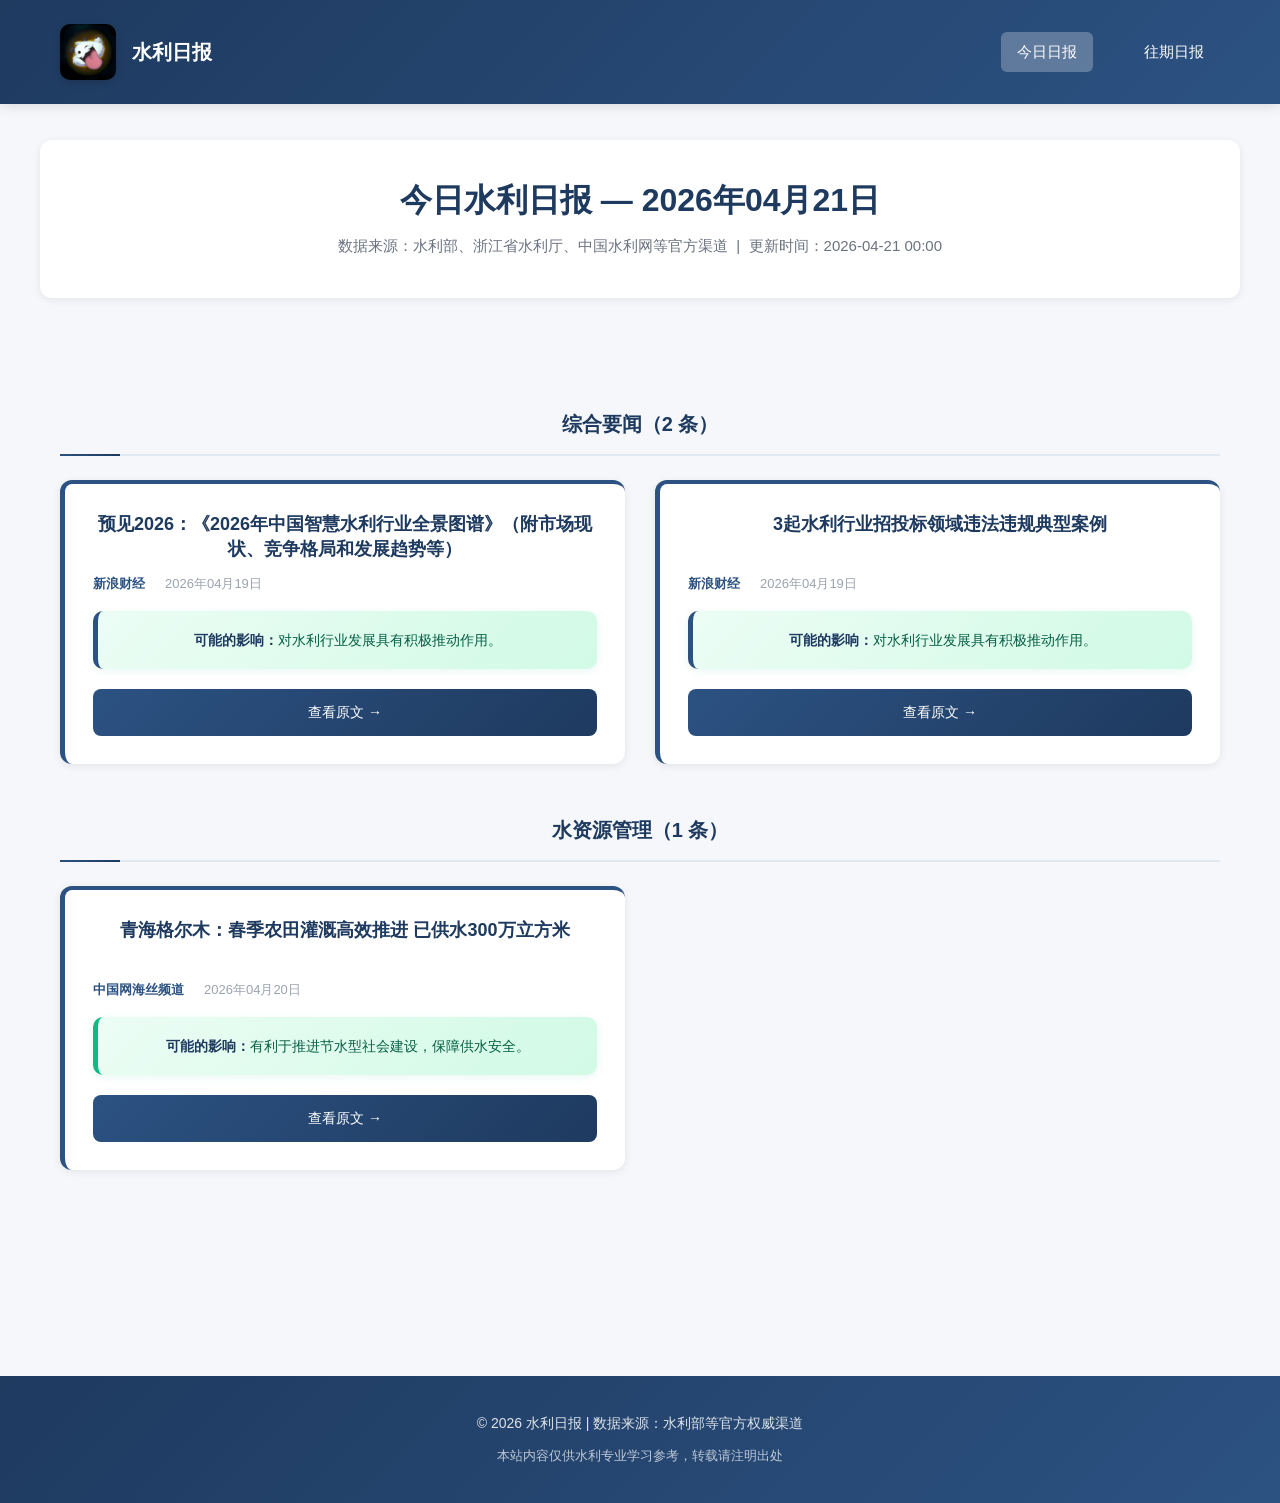
==== index.html @ 1c40036b "📰 2026年04月21日 水利日报自动更新" ====
<!DOCTYPE html>
<html lang="zh-CN">
<head>
    <meta charset="UTF-8">
    <meta name="viewport" content="width=device-width, initial-scale=1.0">
    <meta name="description" content="水利日报 - 每日自动更新的水利行业权威资讯">
    <meta name="keywords" content="水利,水利部,浙江省水利厅,水利新闻,防汛抗旱">
    <title>水利日报 — 2026年04月21日</title>
    <link rel="stylesheet" href="css/style.css">
</head>
<body>
    <header class="header">
        <div class="container header-content">
            <div class="logo">
                <img src="魄罗.jpg" alt="水利日报 Logo" class="logo-icon">
                <div class="logo-text">
                    <span class="logo-title">水利日报</span>
                </div>
            </div>
            <nav class="nav-menu">
                <a href="index.html" class="active">今日日报</a>
                <a href="archive.html">往期日报</a>
            </nav>
        </div>
    </header>

    <main class="container main-content">
        <div class="page-header">
            <h1 class="page-title" id="report-title">水利日报</h1>
            <p class="page-subtitle">
                数据来源：水利部、浙江省水利厅、中国水利网等官方渠道
                &nbsp;|&nbsp; 更新时间：<span id="update-time">加载中...</span>
            </p>
        </div>

        <div id="news-container" class="loading">
            <div class="loading-spinner"></div>
            <p>正在加载新闻数据...</p>
        </div>
    </main>

    <footer class="footer">
        <div class="container footer-content">
            <p class="footer-text">© 2026 水利日报 | 数据来源：水利部等官方权威渠道</p>
            <p class="footer-text">本站内容仅供水利专业学习参考，转载请注明出处</p>
        </div>
    </footer>

    <script src="js/app.js"></script>
</body>
</html>
---- css/style.css ----
/* 水利日报 - 通用样式 */
* {
    margin: 0;
    padding: 0;
    box-sizing: border-box;
}

body {
    font-family: 'Helvetica Neue', Helvetica, Arial, sans-serif;
    background-color: #f5f7fa;
    line-height: 1.6;
    color: #333;
}

.container {
    max-width: 1200px;
    margin: 0 auto;
    padding: 0 20px;
}

/* 顶部导航 */
.header {
    background: linear-gradient(135deg, #1e3a5f 0%, #2c5282 100%);
    color: white;
    padding: 24px 0;
    box-shadow: 0 2px 12px rgba(0, 0, 0, 0.12);
    position: sticky;
    top: 0;
    z-index: 1000;
}

.header-content {
    display: flex;
    justify-content: space-between;
    align-items: center;
}

.logo {
    font-size: 22px;
    font-weight: 700;
    display: flex;
    align-items: center;
    gap: 16px;
}

.logo-icon {
    width: 56px;
    height: 56px;
    object-fit: cover;
    border-radius: 10px;
    box-shadow: 0 2px 8px rgba(0, 0, 0, 0.15);
}

.logo-text {
    display: flex;
    flex-direction: column;
}

.logo-title {
    font-size: 20px;
    font-weight: 700;
    line-height: 1.2;
}

.nav-menu {
    display: flex;
    gap: 35px;
}

.nav-menu a {
    color: white;
    text-decoration: none;
    font-size: 15px;
    font-weight: 500;
    padding: 8px 16px;
    border-radius: 6px;
    transition: all 0.3s;
}

.nav-menu a:hover {
    background: rgba(255, 255, 255, 0.15);
    transform: translateY(-1px);
}

.nav-menu a.active {
    background: rgba(255, 255, 255, 0.25);
}

/* 主要内容区域 */
.main-content {
    padding: 36px 0;
}

.page-header {
    text-align: center;
    margin-bottom: 50px;
    padding: 40px 30px;
    background: white;
    border-radius: 12px;
    box-shadow: 0 2px 8px rgba(0, 0, 0, 0.08);
}

.page-title {
    font-size: 32px;
    color: #1e3a5f;
    margin-bottom: 12px;
    font-weight: 700;
    line-height: 1.3;
}

.page-subtitle {
    color: #6b7280;
    font-size: 15px;
    font-weight: 400;
}

/* 新闻网格布局 */
.news-grid {
    display: grid;
    grid-template-columns: repeat(2, 1fr);
    gap: 30px;
    margin-bottom: 50px;
}

@media (max-width: 768px) {
    .news-grid {
        grid-template-columns: 1fr;
        gap: 20px;
    }
}

/* 分类区块 */
.category-section {
    margin-bottom: 40px;
}

.category-section:last-child {
    margin-bottom: 0;
}

.category-title {
    font-size: 20px;
    font-weight: 700;
    color: #1e3a5f;
    margin-bottom: 20px;
    padding-bottom: 12px;
    border-bottom: 2px solid #e2e8f0;
    position: relative;
}

.category-title::before {
    content: '';
    position: absolute;
    bottom: -2px;
    left: 0;
    width: 60px;
    height: 2px;
    background: linear-gradient(135deg, #2c5282 0%, #1e3a5f 100%);
}

/* 新闻卡片 */
.news-card {
    background: white;
    border-radius: 12px;
    padding: 28px;
    box-shadow: 0 2px 8px rgba(0, 0, 0, 0.08);
    transition: transform 0.3s, box-shadow 0.3s;
    border-left: 5px solid #2c5282;
    border-top: 4px solid #2c5282;
    display: flex;
    flex-direction: column;
    height: 100%;
}

.news-card:hover {
    transform: translateY(-4px);
    box-shadow: 0 8px 24px rgba(0, 0, 0, 0.12);
}

.news-card h3 {
    font-size: 18px;
    color: #1e3a5f;
    margin-bottom: 12px;
    font-weight: 700;
    line-height: 1.4;
    min-height: 50.4px;
}

.news-meta {
    font-size: 13px;
    color: #6b7280;
    margin-bottom: 16px;
    display: flex;
    flex-wrap: wrap;
    gap: 20px;
}

.news-source {
    color: #2c5282;
    font-weight: 600;
}

.news-date {
    color: #9ca3af;
}

.news-content {
    font-size: 15px;
    color: #374151;
    margin-bottom: 20px;
    line-height: 1.6;
    letter-spacing: 0.5px;
    flex-grow: 1;
}

.news-content p {
    margin-bottom: 8px;
    line-height: 1.6;
}

.news-impact {
    background: linear-gradient(135deg, #ecfdf5 0%, #d1fae5 100%);
    padding: 18px 22px;
    border-radius: 10px;
    font-size: 14px;
    color: #065f46;
    border-left: 5px solid #10b981;
    margin-bottom: 20px;
    box-shadow: 0 2px 8px rgba(16, 185, 129, 0.1);
}

.news-impact strong {
    color: #1e3a5f;
    font-weight: 600;
}

.news-link {
    display: inline-block;
    margin-top: auto;
    padding: 12px 28px;
    background: linear-gradient(135deg, #2c5282 0%, #1e3a5f 100%);
    color: white;
    text-decoration: none;
    border-radius: 8px;
    font-size: 14px;
    font-weight: 500;
    transition: transform 0.2s, box-shadow 0.2s;
    text-align: center;
}

.news-link:hover {
    transform: translateY(-2px);
    box-shadow: 0 4px 12px rgba(44, 82, 130, 0.3);
}

/* 分类标签（保留兼容性） */
.category-tags {
    display: flex;
    gap: 10px;
    flex-wrap: wrap;
    margin-bottom: 20px;
}

.category-tag {
    padding: 8px 16px;
    background: linear-gradient(135deg, #e7f5ff 0%, #dbeafe 100%);
    color: #2c5282;
    border-radius: 20px;
    font-size: 13px;
    font-weight: 600;
    transition: transform 0.2s;
}

.category-tag:hover {
    transform: translateY(-2px);
}

/* 历史记录页面 */
.archive-list {
    background: white;
    border-radius: 12px;
    box-shadow: 0 2px 8px rgba(0, 0, 0, 0.08);
    overflow: hidden;
}

.archive-header {
    padding: 30px 40px;
    background: linear-gradient(135deg, #f8fafc 0%, #f1f5f9 100%);
    border-bottom: 1px solid #e2e8f0;
}

.archive-header h3 {
    font-size: 24px;
    color: #1e3a5f;
    margin-bottom: 8px;
    font-weight: 700;
}

.archive-header p {
    font-size: 14px;
    color: #6b7280;
}

.archive-item {
    display: flex;
    justify-content: space-between;
    align-items: center;
    padding: 24px 40px;
    border-bottom: 1px solid #f1f5f9;
    transition: background 0.3s;
}

.archive-item:hover {
    background: #f8fafc;
}

.archive-item:last-child {
    border-bottom: none;
}

.archive-info {
    flex: 1;
    padding-right: 20px;
}

.archive-title {
    font-size: 16px;
    color: #1e3a5f;
    font-weight: 600;
    margin-bottom: 8px;
    line-height: 1.4;
    display: -webkit-box;
    -webkit-line-clamp: 2;
    -webkit-box-orient: vertical;
    overflow: hidden;
}

.archive-meta {
    font-size: 13px;
    color: #9ca3af;
}

.archive-link {
    color: #2c5282;
    text-decoration: none;
    padding: 10px 20px;
    background: linear-gradient(135deg, #2c5282 0%, #1e3a5f 100%);
    color: white;
    border-radius: 8px;
    font-size: 14px;
    font-weight: 500;
    transition: transform 0.2s, box-shadow 0.2s;
    white-space: nowrap;
}

.archive-link:hover {
    transform: translateY(-2px);
    box-shadow: 0 4px 12px rgba(44, 82, 130, 0.3);
}

/* 分页 */
.pagination {
    display: flex;
    justify-content: center;
    gap: 12px;
    margin-top: 50px;
    padding-bottom: 20px;
}

.pagination button {
    padding: 10px 20px;
    background: white;
    border: 2px solid #e2e8f0;
    border-radius: 8px;
    cursor: pointer;
    font-size: 14px;
    font-weight: 500;
    color: #4b5563;
    transition: all 0.3s;
}

.pagination button:hover {
    background: linear-gradient(135deg, #2c5282 0%, #1e3a5f 100%);
    color: white;
    border-color: #1e3a5f;
    transform: translateY(-2px);
    box-shadow: 0 4px 12px rgba(44, 82, 130, 0.2);
}

.pagination button.active {
    background: linear-gradient(135deg, #2c5282 0%, #1e3a5f 100%);
    color: white;
    border-color: #1e3a5f;
    transform: translateY(-2px);
    box-shadow: 0 4px 12px rgba(44, 82, 130, 0.2);
}

/* 页脚 */
.footer {
    background: linear-gradient(135deg, #1e3a5f 0%, #2c5282 100%);
    color: white;
    padding: 36px 0;
    margin-top: 60px;
}

.footer-content {
    text-align: center;
}

.footer-text {
    font-size: 14px;
    opacity: 0.85;
    line-height: 1.6;
}

.footer-text:last-child {
    margin-top: 12px;
    opacity: 0.7;
    font-size: 13px;
}

/* 分类样式 */
.category-section h4 {
    font-size: 20px;
    font-weight: 700;
    color: #1e3a5f;
    margin-bottom: 24px;
    padding-bottom: 14px;
    border-bottom: 2px solid #e2e8f0;
    position: relative;
}

.category-section h4::before {
    content: '';
    position: absolute;
    bottom: -2px;
    left: 0;
    width: 60px;
    height: 2px;
    background: linear-gradient(135deg, #2c5282 0%, #1e3a5f 100%);
}

.category-综合要闻 h4::before,
.category-综合要闻 .news-card {
    border-left-color: #2c5282;
    border-top-color: #2c5282;
}

.category-基础设施 h4::before,
.category-基础设施 .news-card {
    border-left-color: #3182ce;
    border-top-color: #3182ce;
}

.category-政策标准 h4::before,
.category-政策标准 .news-card {
    border-left-color: #38b2ac;
    border-top-color: #38b2ac;
}

.category-科技创新 h4::before,
.category-科技创新 .news-card {
    border-left-color: #48bb78;
    border-top-color: #48bb78;
}

.category-水生态保护 h4::before,
.category-水生态保护 .news-card {
    border-left-color: #ecc94b;
    border-top-color: #ecc94b;
}

.category-防汛备汛 h4::before,
.category-防汛备汛 .news-card {
    border-left-color: #f56565;
    border-top-color: #f56565;
}

.category-综合要闻 .news-impact {
    border-left-color: #2c5282;
}

.category-基础设施 .news-impact {
    border-left-color: #3182ce;
}

.category-政策标准 .news-impact {
    border-left-color: #38b2ac;
}

.category-科技创新 .news-impact {
    border-left-color: #48bb78;
}

.category-水生态保护 .news-impact {
    border-left-color: #ecc94b;
}

.category-防汛备汛 .news-impact {
    border-left-color: #f56565;
}

/* 加载状态 */
.loading {
    text-align: center;
    padding: 60px 20px;
    color: #6b7280;
}

.loading-spinner {
    border: 4px solid #f3f3f3;
    border-top: 4px solid #2c5282;
    border-radius: 50%;
    width: 50px;
    height: 50px;
    animation: spin 1s linear infinite;
    margin: 0 auto 20px;
}

@keyframes spin {
    0% { transform: rotate(0deg); }
    100% { transform: rotate(360deg); }
}

/* 空状态 */
.empty-state {
    text-align: center;
    padding: 60px 20px;
    color: #666;
}

.empty-state-icon {
    font-size: 48px;
    margin-bottom: 15px;
    opacity: 0.3;
}

/* 月份筛选器 */
.month-filter {
    display: flex;
    align-items: center;
    gap: 15px;
    margin-bottom: 30px;
    padding: 20px 30px;
    background: white;
    border-radius: 10px;
    box-shadow: 0 2px 8px rgba(0, 0, 0, 0.08);
}

.month-filter label {
    font-size: 15px;
    font-weight: 600;
    color: #1e3a5f;
    white-space: nowrap;
}

.date-filter-select {
    padding: 10px 16px;
    font-size: 14px;
    border: 2px solid #e2e8f0;
    border-radius: 8px;
    color: #1e3a5f;
    background: white;
    cursor: pointer;
    transition: all 0.3s;
    font-family: inherit;
    min-width: 180px;
}

.date-filter-select:hover {
    border-color: #2c5282;
}

.date-filter-select:focus {
    outline: none;
    border-color: #2c5282;
    box-shadow: 0 0 0 3px rgba(44, 82, 130, 0.1);
}

/* 日期列表 */
.date-list {
    background: white;
    border-radius: 12px;
    box-shadow: 0 2px 8px rgba(0, 0, 0, 0.08);
    overflow: hidden;
}

.date-item {
    display: flex;
    justify-content: space-between;
    align-items: center;
    padding: 28px 40px;
    border-bottom: 1px solid #f1f5f9;
    transition: background 0.3s, transform 0.2s;
    cursor: pointer;
}

.date-item:hover {
    background: #f8fafc;
    transform: translateX(4px);
}

.date-item:last-child {
    border-bottom: none;
}

.date-info {
    flex: 1;
    padding-right: 20px;
}

.date-title {
    font-size: 18px;
    color: #1e3a5f;
    font-weight: 700;
    margin-bottom: 6px;
    line-height: 1.4;
}

.date-meta {
    font-size: 14px;
    color: #9ca3af;
}

.date-link {
    color: #2c5282;
    text-decoration: none;
    padding: 10px 20px;
    background: linear-gradient(135deg, #2c5282 0%, #1e3a5f 100%);
    color: white;
    border-radius: 8px;
    font-size: 14px;
    font-weight: 500;
    transition: transform 0.2s, box-shadow 0.2s;
    white-space: nowrap;
}

.date-link:hover {
    transform: translateY(-2px);
    box-shadow: 0 4px 12px rgba(44, 82, 130, 0.3);
}

/* 日期详情页 */
.archive-detail {
    background: white;
    border-radius: 12px;
    box-shadow: 0 2px 8px rgba(0, 0, 0, 0.08);
    overflow: hidden;
}

.detail-header {
    padding: 40px 40px 30px;
    background: linear-gradient(135deg, #f8fafc 0%, #f1f5f9 100%);
    border-bottom: 2px solid #e2e8f0;
    position: relative;
}

.back-button {
    display: inline-flex;
    align-items: center;
    gap: 8px;
    padding: 10px 20px;
    background: white;
    border: 2px solid #e2e8f0;
    color: #2c5282;
    text-decoration: none;
    border-radius: 8px;
    font-size: 14px;
    font-weight: 500;
    transition: all 0.3s;
    margin-bottom: 20px;
}

.back-button:hover {
    background: linear-gradient(135deg, #2c5282 0%, #1e3a5f 100%);
    color: white;
    border-color: #1e3a5f;
    transform: translateY(-2px);
    box-shadow: 0 4px 12px rgba(44, 82, 130, 0.2);
}

.detail-title {
    font-size: 28px;
    color: #1e3a5f;
    margin-bottom: 8px;
    font-weight: 700;
    line-height: 1.3;
}

.detail-subtitle {
    font-size: 15px;
    color: #6b7280;
    font-weight: 400;
}

/* ── 往期日报：年月树形结构 ──────────────────────────── */
.archive-tree {
    background: white;
    border-radius: 12px;
    box-shadow: 0 2px 8px rgba(0,0,0,0.08);
    overflow: hidden;
    padding: 10px 0;
}

.tree-year {
    border-bottom: 1px solid #f1f5f9;
    padding-bottom: 8px;
    margin-bottom: 4px;
}
.tree-year:last-child { border-bottom: none; }

.tree-year-label {
    font-size: 17px;
    font-weight: 700;
    color: #1e3a5f;
    padding: 14px 32px 8px;
    letter-spacing: 1px;
}

.tree-months { padding: 0 16px 8px 32px; }

.tree-month { margin-bottom: 4px; }

.tree-month-label {
    display: flex;
    align-items: center;
    gap: 8px;
    padding: 10px 16px;
    border-radius: 8px;
    cursor: pointer;
    transition: background 0.2s;
    user-select: none;
}
.tree-month-label:hover { background: #f0f4f8; }

.tree-arrow {
    font-size: 13px;
    color: #2c5282;
    width: 14px;
    display: inline-block;
    transition: transform 0.2s;
}

.tree-month-name {
    font-size: 15px;
    font-weight: 600;
    color: #2c5282;
}

.tree-month-count {
    font-size: 13px;
    color: #9ca3af;
}

.tree-days {
    padding: 4px 0 4px 24px;
    border-left: 2px solid #e2e8f0;
    margin-left: 20px;
    margin-top: 2px;
}

.tree-day-item {
    display: flex;
    justify-content: space-between;
    align-items: center;
    padding: 10px 16px;
    border-radius: 8px;
    transition: background 0.2s, transform 0.15s;
    cursor: pointer;
}
.tree-day-item:hover {
    background: #f8fafc;
    transform: translateX(3px);
}

.day-info {
    display: flex;
    align-items: center;
    gap: 12px;
}

.day-label {
    font-size: 14px;
    font-weight: 600;
    color: #374151;
}

.day-meta {
    font-size: 12px;
    color: #9ca3af;
    background: #f3f4f6;
    padding: 2px 8px;
    border-radius: 10px;
}
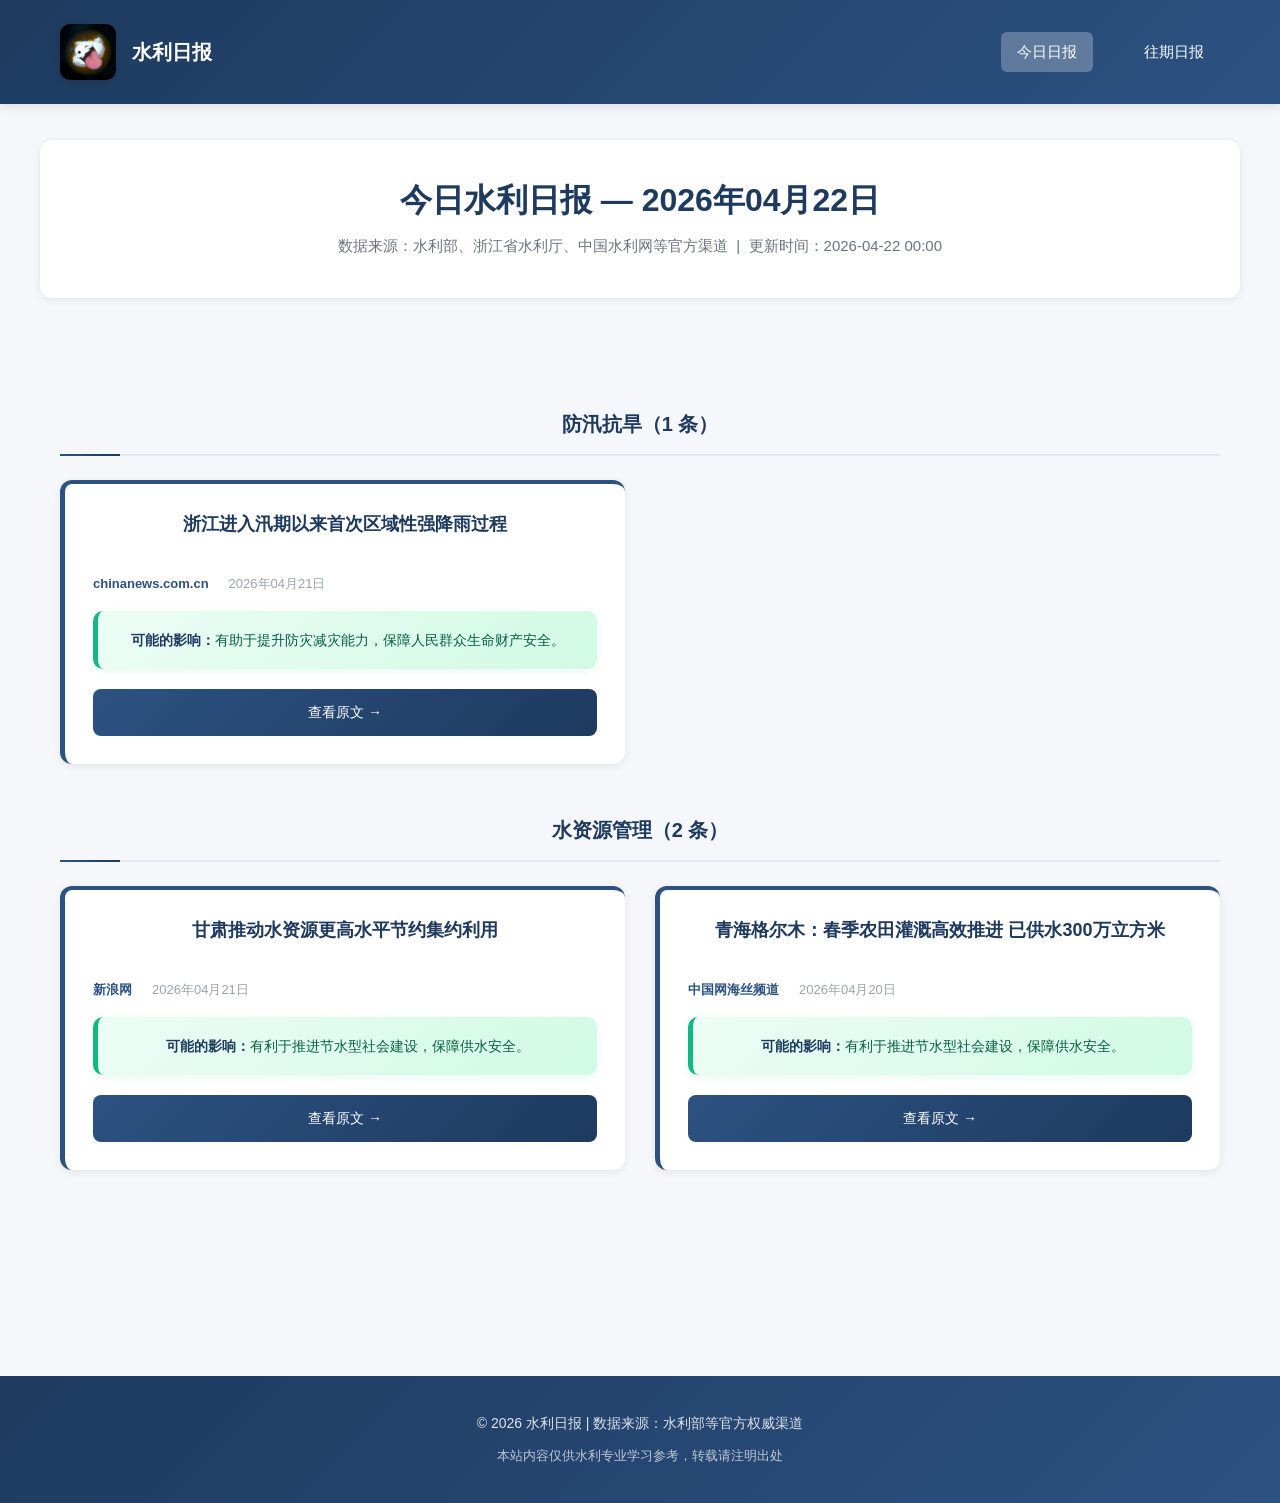
==== commit ac49d870: "📰 2026年04月22日 水利日报自动更新" ====
--- a/index.html
+++ b/index.html
@@ -5,7 +5,7 @@
     <meta name="viewport" content="width=device-width, initial-scale=1.0">
     <meta name="description" content="水利日报 - 每日自动更新的水利行业权威资讯">
     <meta name="keywords" content="水利,水利部,浙江省水利厅,水利新闻,防汛抗旱">
-    <title>水利日报 — 2026年04月21日</title>
+    <title>水利日报 — 2026年04月22日</title>
     <link rel="stylesheet" href="css/style.css">
 </head>
 <body>
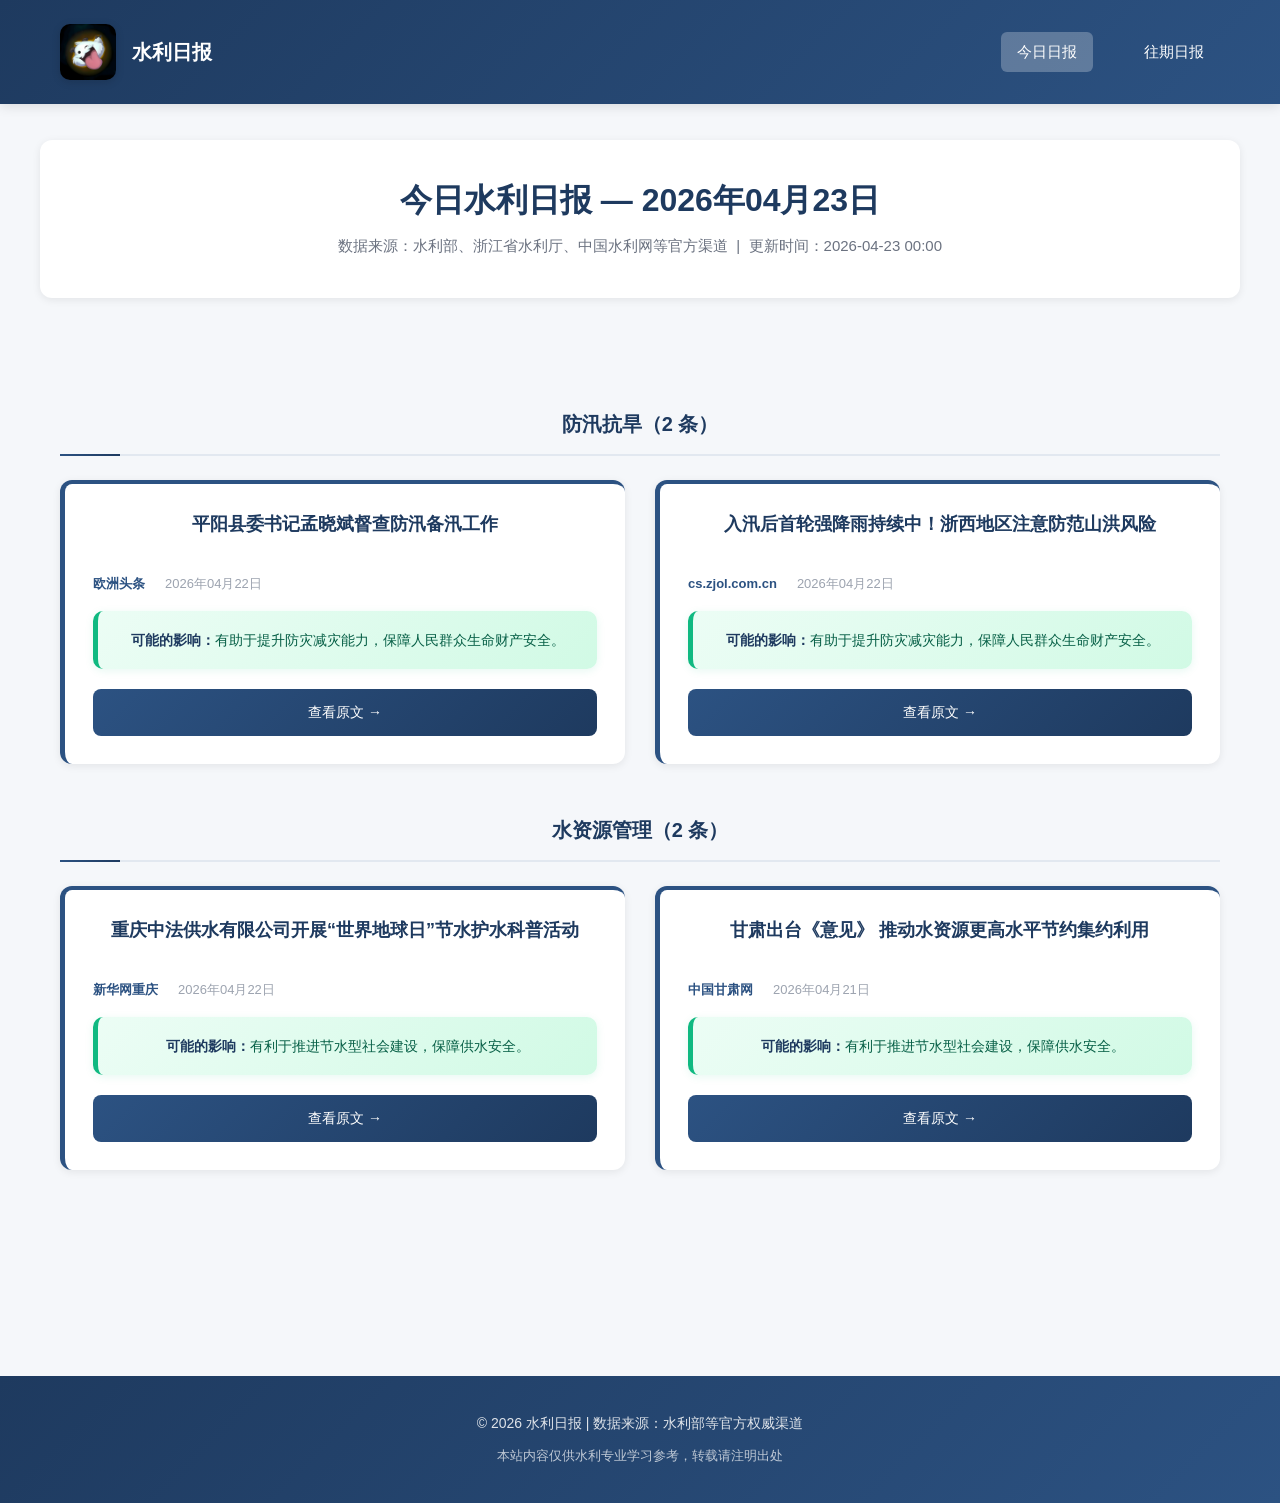
==== commit 98bcf1b2: "📰 2026年04月23日 水利日报自动更新" ====
--- a/index.html
+++ b/index.html
@@ -5,7 +5,7 @@
     <meta name="viewport" content="width=device-width, initial-scale=1.0">
     <meta name="description" content="水利日报 - 每日自动更新的水利行业权威资讯">
     <meta name="keywords" content="水利,水利部,浙江省水利厅,水利新闻,防汛抗旱">
-    <title>水利日报 — 2026年04月22日</title>
+    <title>水利日报 — 2026年04月23日</title>
     <link rel="stylesheet" href="css/style.css">
 </head>
 <body>
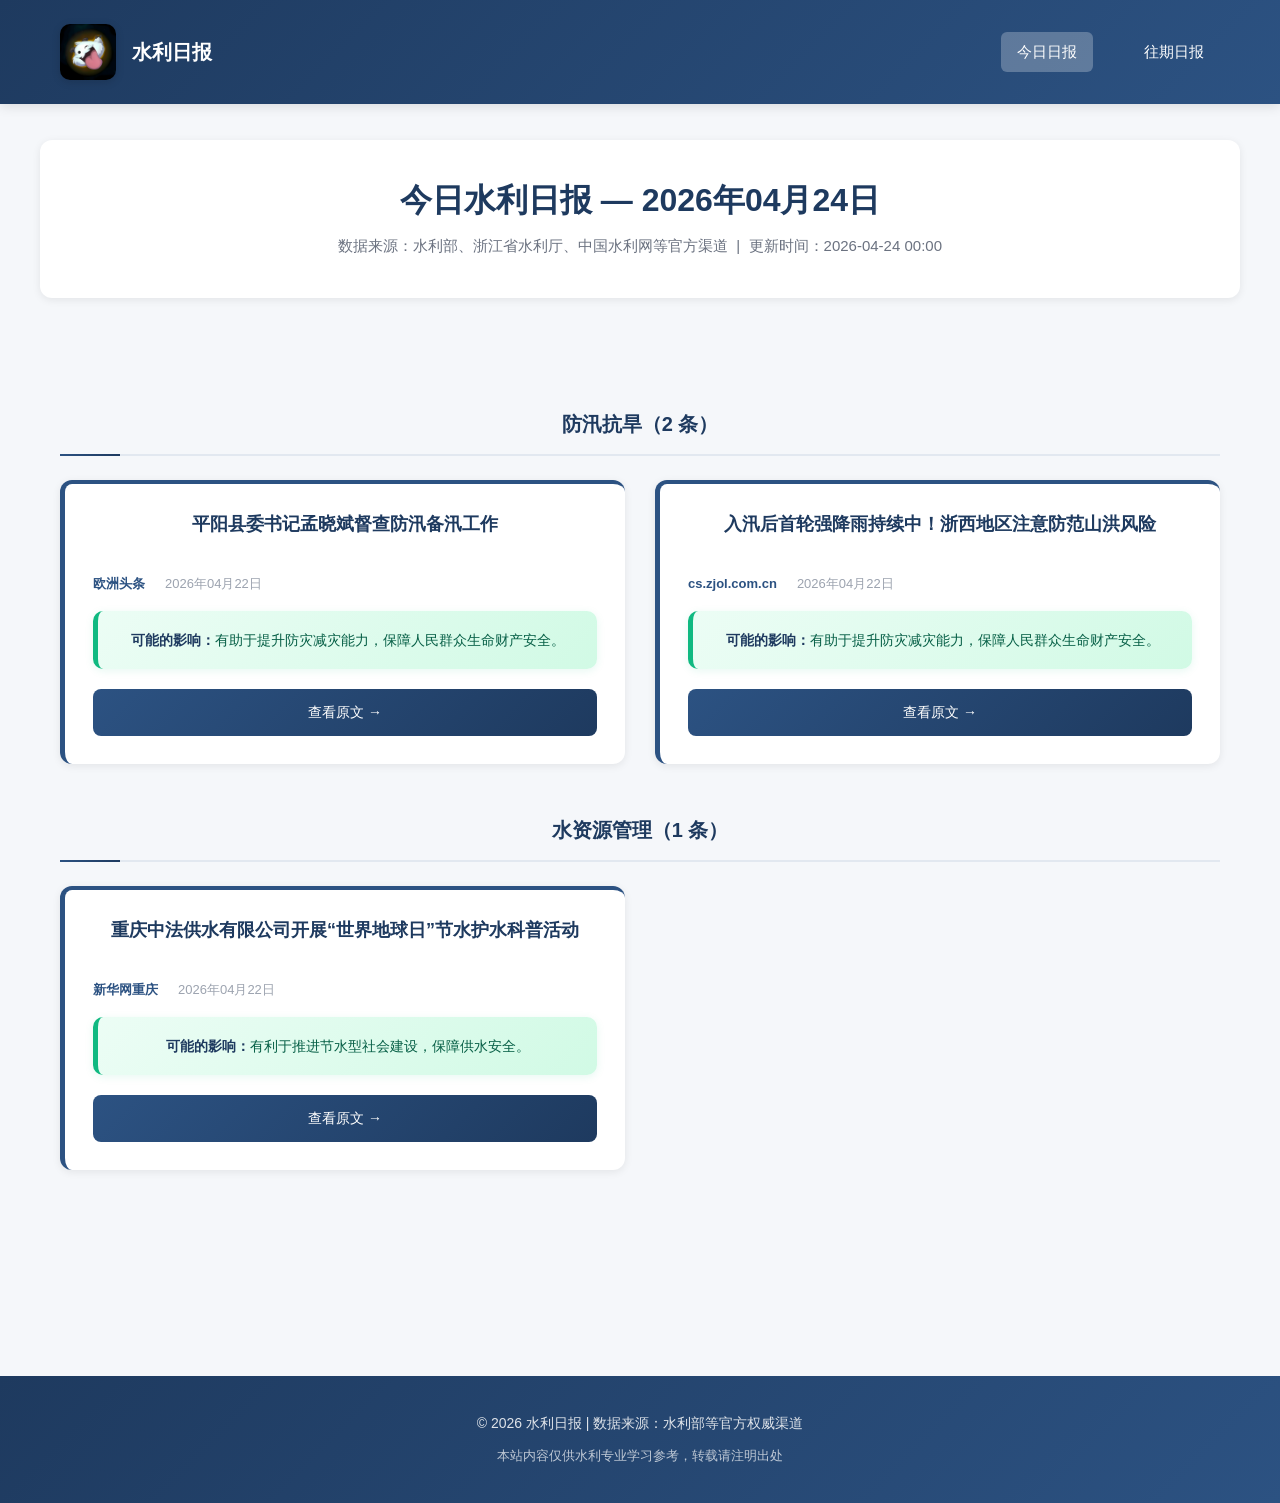
==== commit 5302a5a5: "📰 2026年04月24日 水利日报自动更新" ====
--- a/index.html
+++ b/index.html
@@ -5,7 +5,7 @@
     <meta name="viewport" content="width=device-width, initial-scale=1.0">
     <meta name="description" content="水利日报 - 每日自动更新的水利行业权威资讯">
     <meta name="keywords" content="水利,水利部,浙江省水利厅,水利新闻,防汛抗旱">
-    <title>水利日报 — 2026年04月23日</title>
+    <title>水利日报 — 2026年04月24日</title>
     <link rel="stylesheet" href="css/style.css">
 </head>
 <body>
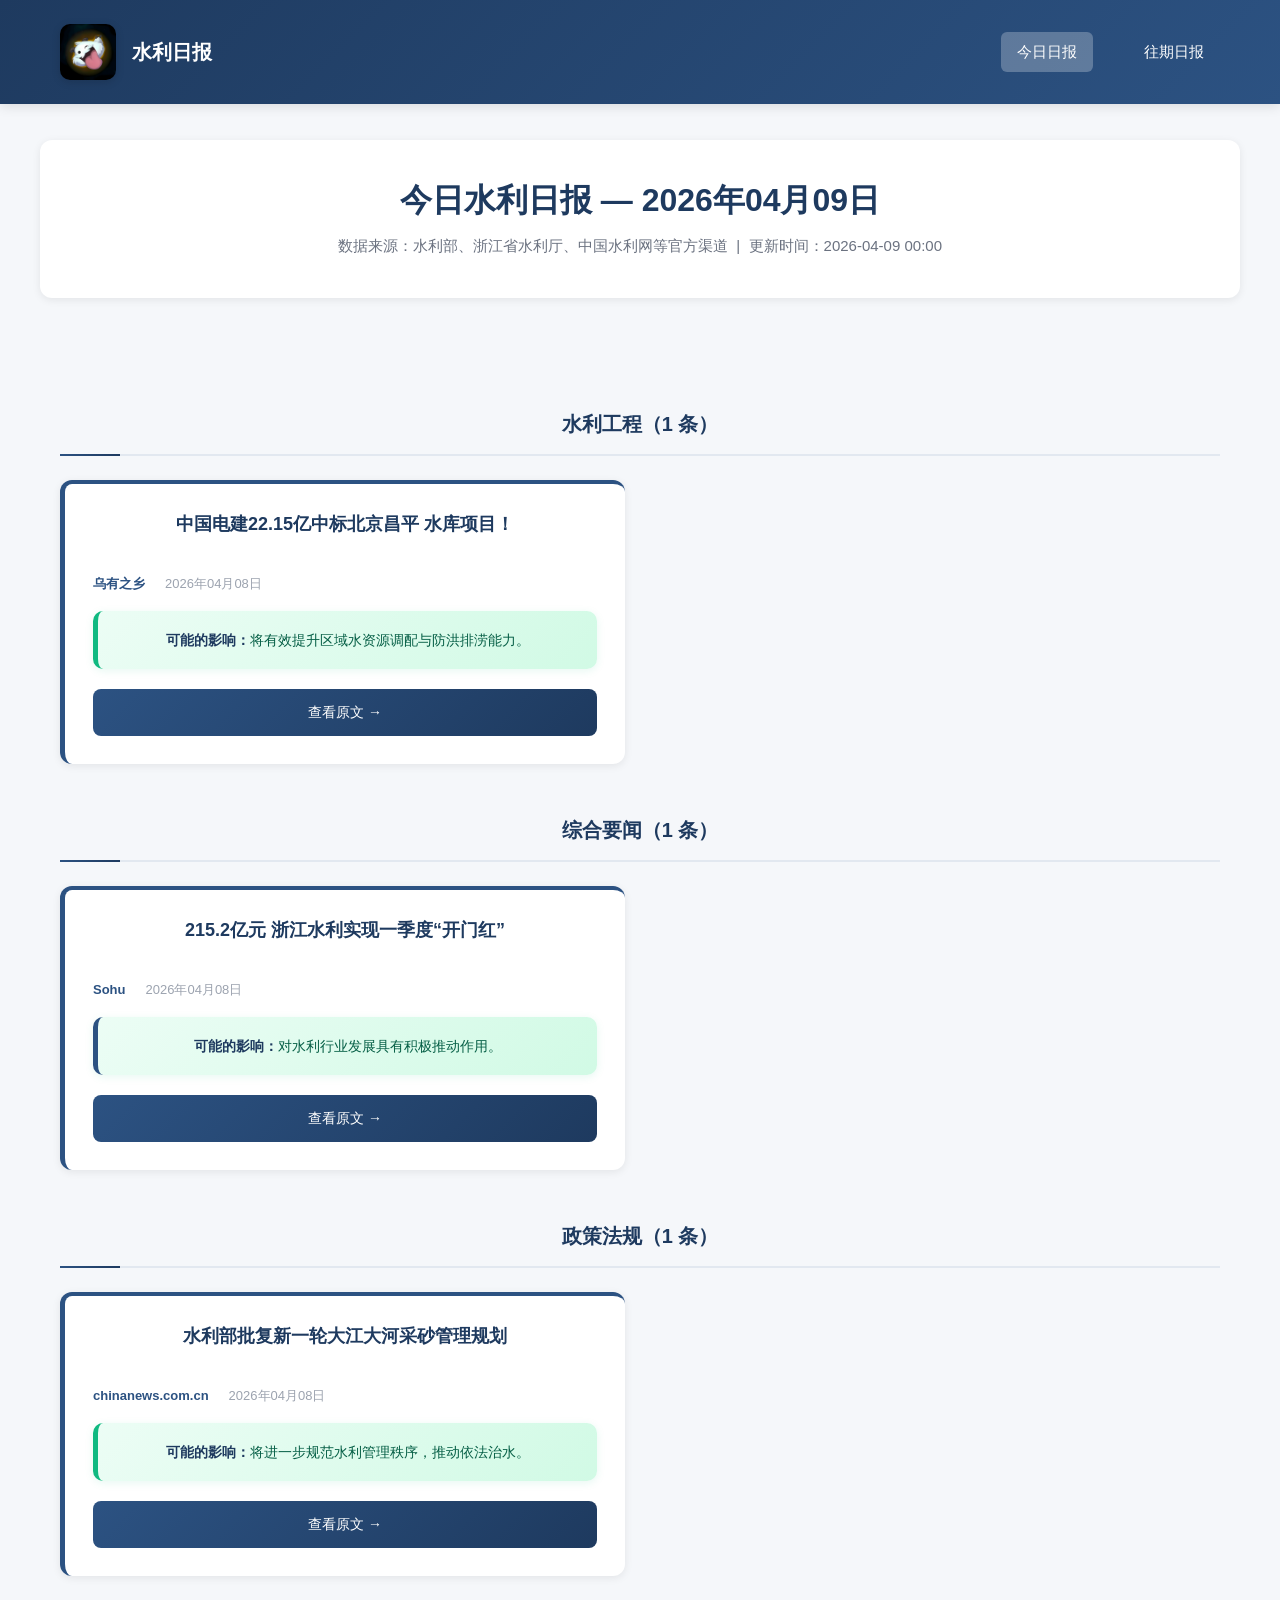
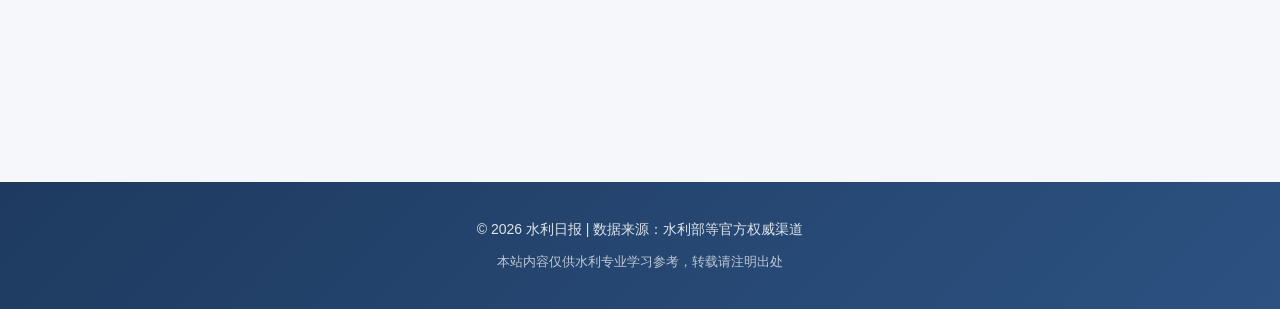
==== commit bef5a411: "撤回glm1" ====
--- a/index.html
+++ b/index.html
@@ -5,7 +5,7 @@
     <meta name="viewport" content="width=device-width, initial-scale=1.0">
     <meta name="description" content="水利日报 - 每日自动更新的水利行业权威资讯">
     <meta name="keywords" content="水利,水利部,浙江省水利厅,水利新闻,防汛抗旱">
-    <title>水利日报 — 2026年04月24日</title>
+    <title>水利日报 — 2026年04月09日</title>
     <link rel="stylesheet" href="css/style.css">
 </head>
 <body>
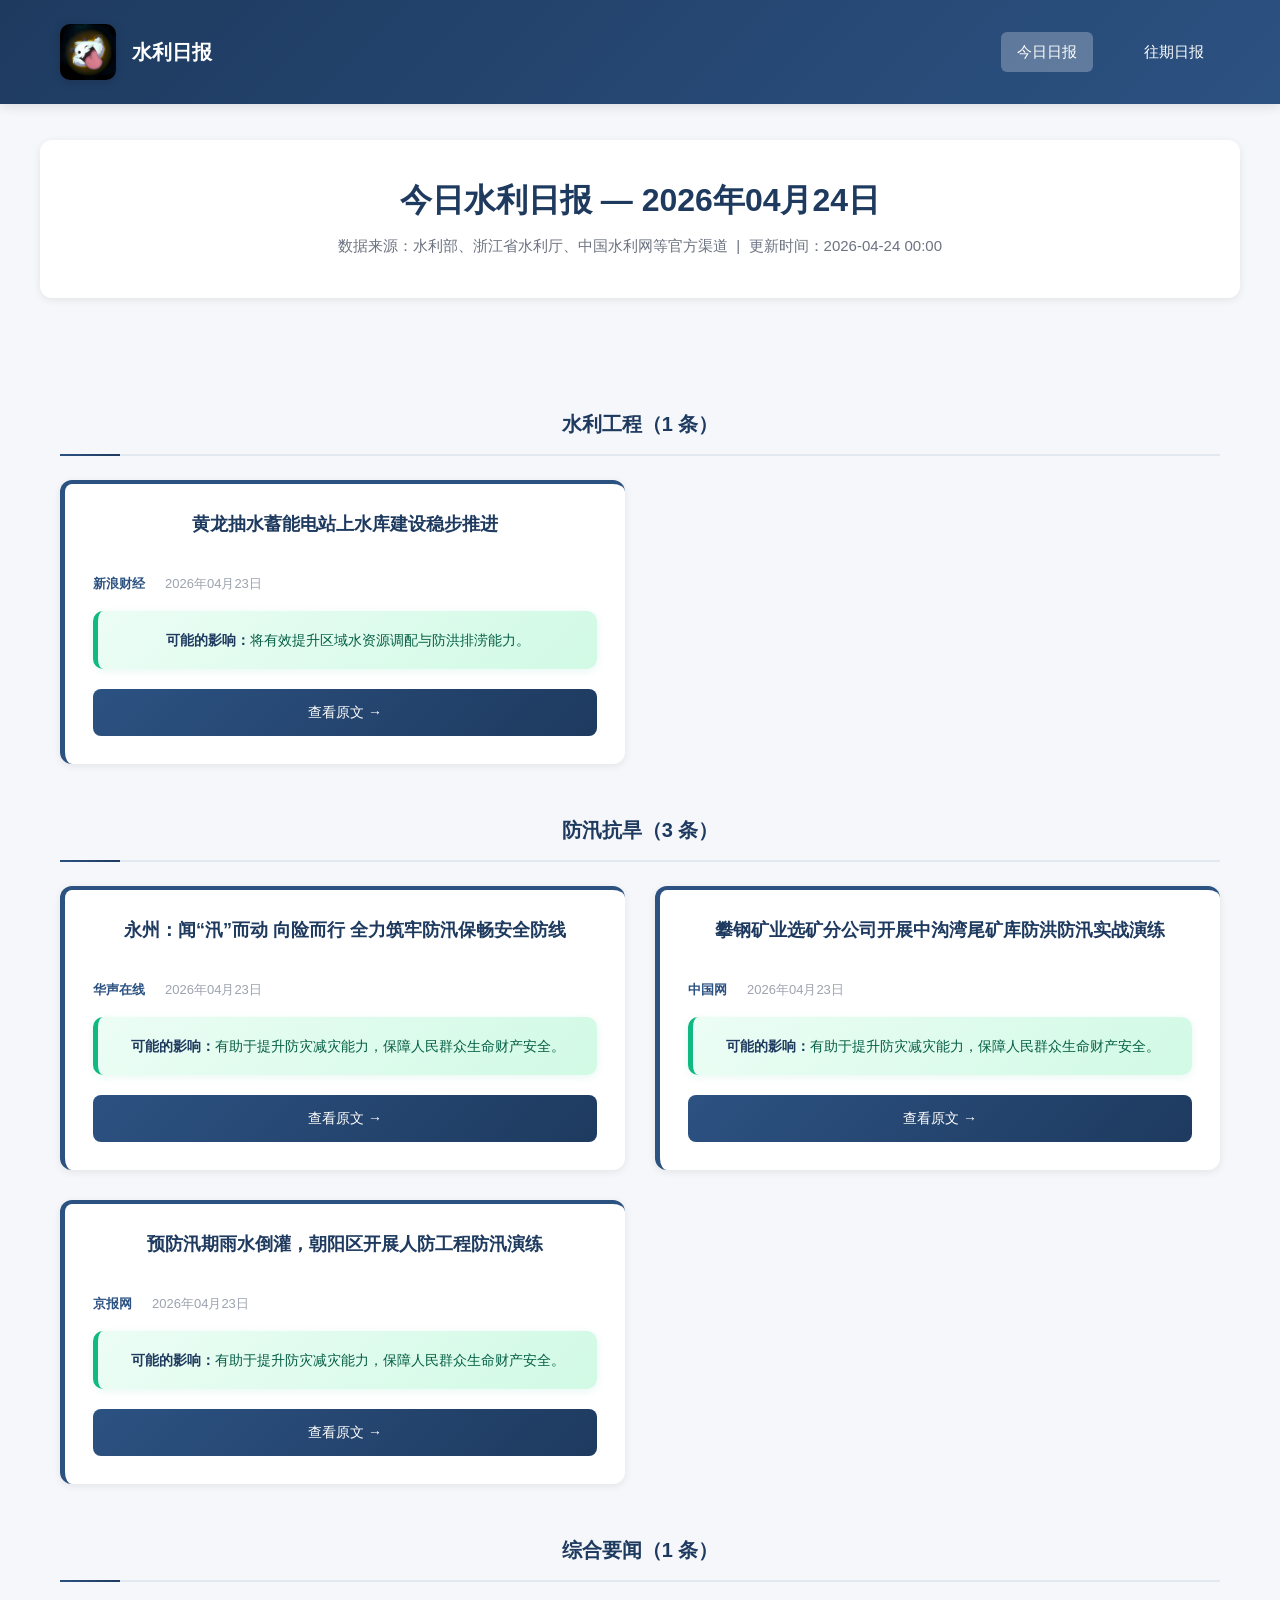
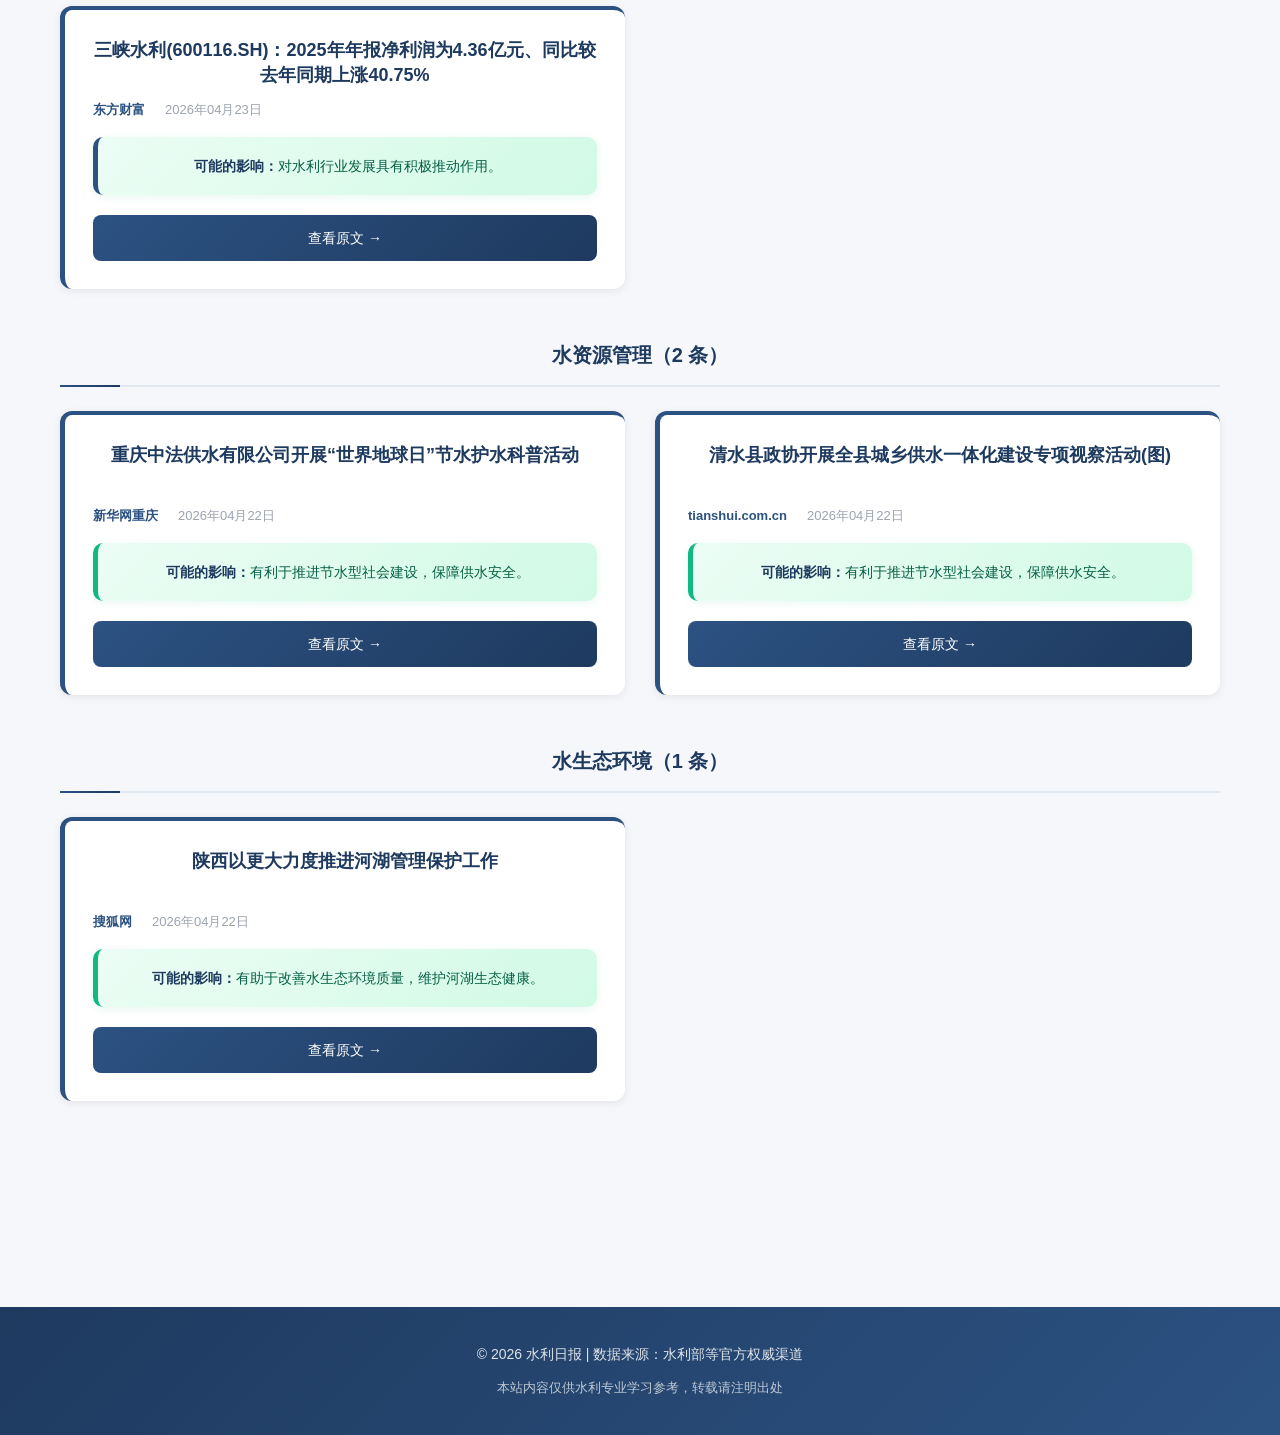
==== commit e759b048: "📰 2026年04月24日 水利日报自动更新" ====
--- a/index.html
+++ b/index.html
@@ -5,7 +5,7 @@
     <meta name="viewport" content="width=device-width, initial-scale=1.0">
     <meta name="description" content="水利日报 - 每日自动更新的水利行业权威资讯">
     <meta name="keywords" content="水利,水利部,浙江省水利厅,水利新闻,防汛抗旱">
-    <title>水利日报 — 2026年04月09日</title>
+    <title>水利日报 — 2026年04月24日</title>
     <link rel="stylesheet" href="css/style.css">
 </head>
 <body>
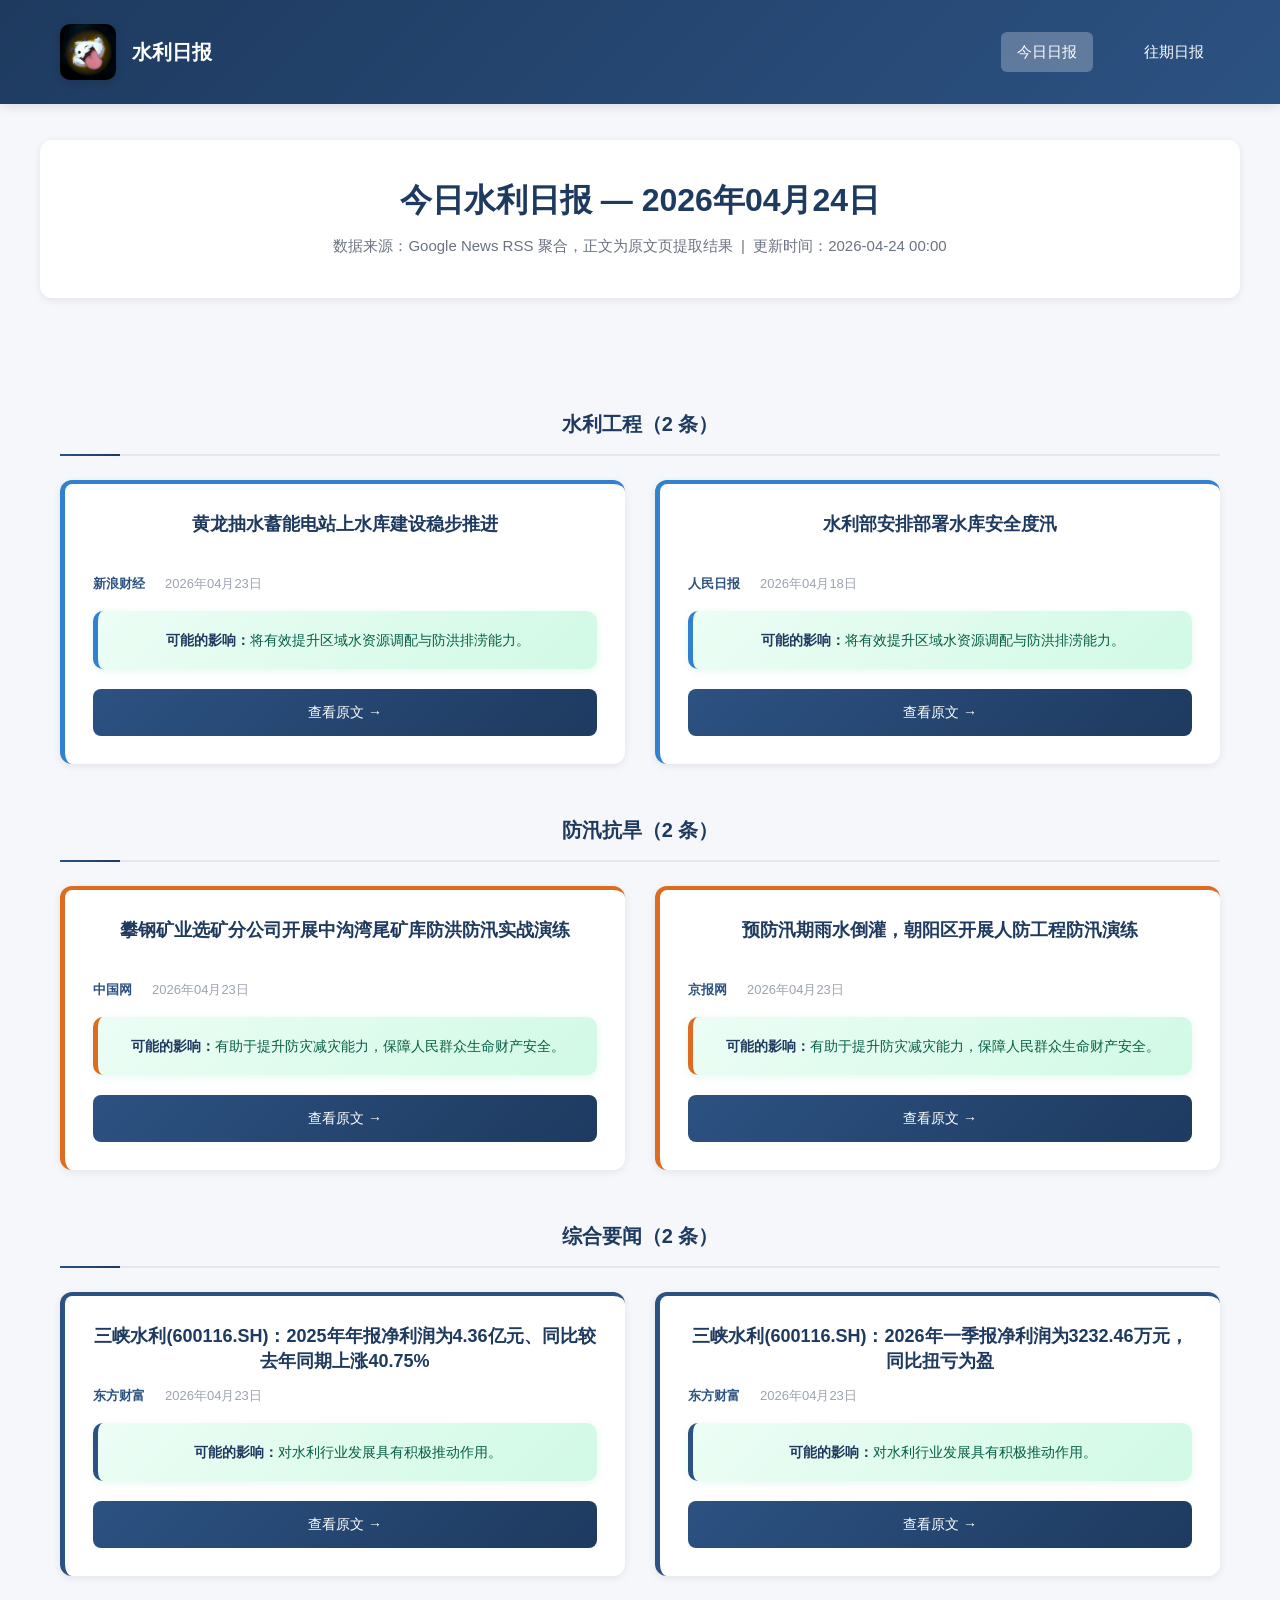
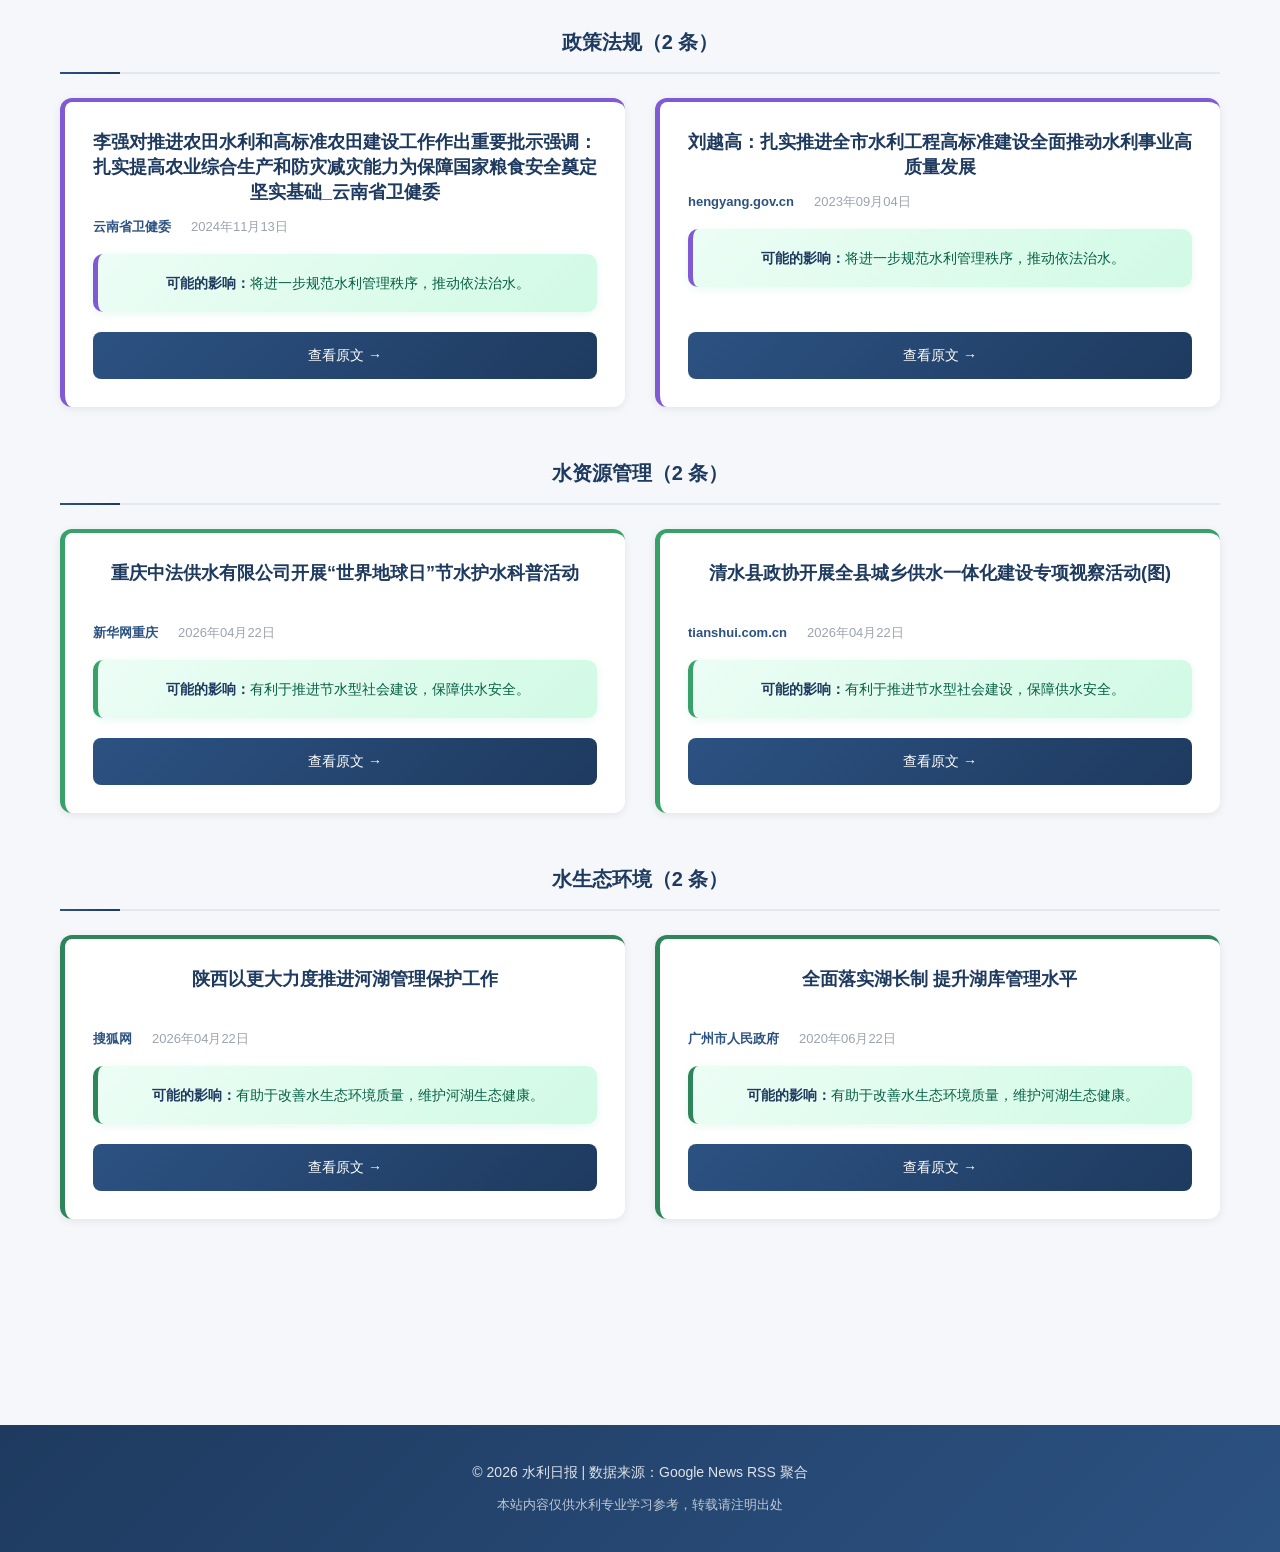
==== commit 9df48c83: "Stabilize daily update workflow and site data" ====
--- a/index.html
+++ b/index.html
@@ -4,8 +4,8 @@
     <meta charset="UTF-8">
     <meta name="viewport" content="width=device-width, initial-scale=1.0">
     <meta name="description" content="水利日报 - 每日自动更新的水利行业权威资讯">
-    <meta name="keywords" content="水利,水利部,浙江省水利厅,水利新闻,防汛抗旱">
-    <title>水利日报 — 2026年04月24日</title>
+    <meta name="keywords" content="水利,水利日报,Google News RSS,水利新闻,防汛抗旱">
+    <title>水利日报</title>
     <link rel="stylesheet" href="css/style.css">
 </head>
 <body>
@@ -28,7 +28,7 @@
         <div class="page-header">
             <h1 class="page-title" id="report-title">水利日报</h1>
             <p class="page-subtitle">
-                数据来源：水利部、浙江省水利厅、中国水利网等官方渠道
+                数据来源：Google News RSS 聚合，正文为原文页提取结果
                 &nbsp;|&nbsp; 更新时间：<span id="update-time">加载中...</span>
             </p>
         </div>
@@ -41,7 +41,7 @@
 
     <footer class="footer">
         <div class="container footer-content">
-            <p class="footer-text">© 2026 水利日报 | 数据来源：水利部等官方权威渠道</p>
+            <p class="footer-text">© 2026 水利日报 | 数据来源：Google News RSS 聚合</p>
             <p class="footer-text">本站内容仅供水利专业学习参考，转载请注明出处</p>
         </div>
     </footer>
--- a/css/style.css
+++ b/css/style.css
@@ -132,6 +132,8 @@
 /* 分类区块 */
 .category-section {
     margin-bottom: 40px;
+    --category-accent: #2c5282;
+    --impact-accent: #10b981;
 }
 
 .category-section:last-child {
@@ -155,7 +157,7 @@
     left: 0;
     width: 60px;
     height: 2px;
-    background: linear-gradient(135deg, #2c5282 0%, #1e3a5f 100%);
+    background: var(--category-accent);
 }
 
 /* 新闻卡片 */
@@ -165,8 +167,8 @@
     padding: 28px;
     box-shadow: 0 2px 8px rgba(0, 0, 0, 0.08);
     transition: transform 0.3s, box-shadow 0.3s;
-    border-left: 5px solid #2c5282;
-    border-top: 4px solid #2c5282;
+    border-left: 5px solid var(--category-accent);
+    border-top: 4px solid var(--category-accent);
     display: flex;
     flex-direction: column;
     height: 100%;
@@ -224,7 +226,7 @@
     border-radius: 10px;
     font-size: 14px;
     color: #065f46;
-    border-left: 5px solid #10b981;
+    border-left: 5px solid var(--impact-accent);
     margin-bottom: 20px;
     box-shadow: 0 2px 8px rgba(16, 185, 129, 0.1);
 }
@@ -440,64 +442,34 @@
     background: linear-gradient(135deg, #2c5282 0%, #1e3a5f 100%);
 }
 
-.category-综合要闻 h4::before,
-.category-综合要闻 .news-card {
-    border-left-color: #2c5282;
-    border-top-color: #2c5282;
-}
-
-.category-基础设施 h4::before,
-.category-基础设施 .news-card {
-    border-left-color: #3182ce;
-    border-top-color: #3182ce;
-}
-
-.category-政策标准 h4::before,
-.category-政策标准 .news-card {
-    border-left-color: #38b2ac;
-    border-top-color: #38b2ac;
-}
-
-.category-科技创新 h4::before,
-.category-科技创新 .news-card {
-    border-left-color: #48bb78;
-    border-top-color: #48bb78;
-}
-
-.category-水生态保护 h4::before,
-.category-水生态保护 .news-card {
-    border-left-color: #ecc94b;
-    border-top-color: #ecc94b;
-}
-
-.category-防汛备汛 h4::before,
-.category-防汛备汛 .news-card {
-    border-left-color: #f56565;
-    border-top-color: #f56565;
-}
-
-.category-综合要闻 .news-impact {
-    border-left-color: #2c5282;
-}
-
-.category-基础设施 .news-impact {
-    border-left-color: #3182ce;
-}
-
-.category-政策标准 .news-impact {
-    border-left-color: #38b2ac;
-}
-
-.category-科技创新 .news-impact {
-    border-left-color: #48bb78;
-}
-
-.category-水生态保护 .news-impact {
-    border-left-color: #ecc94b;
-}
-
-.category-防汛备汛 .news-impact {
-    border-left-color: #f56565;
+.category-综合要闻 {
+    --category-accent: #2c5282;
+    --impact-accent: #2c5282;
+}
+
+.category-防汛抗旱 {
+    --category-accent: #dd6b20;
+    --impact-accent: #dd6b20;
+}
+
+.category-水利工程 {
+    --category-accent: #3182ce;
+    --impact-accent: #3182ce;
+}
+
+.category-水资源管理 {
+    --category-accent: #38a169;
+    --impact-accent: #38a169;
+}
+
+.category-水生态环境 {
+    --category-accent: #2f855a;
+    --impact-accent: #2f855a;
+}
+
+.category-政策法规 {
+    --category-accent: #805ad5;
+    --impact-accent: #805ad5;
 }
 
 /* 加载状态 */
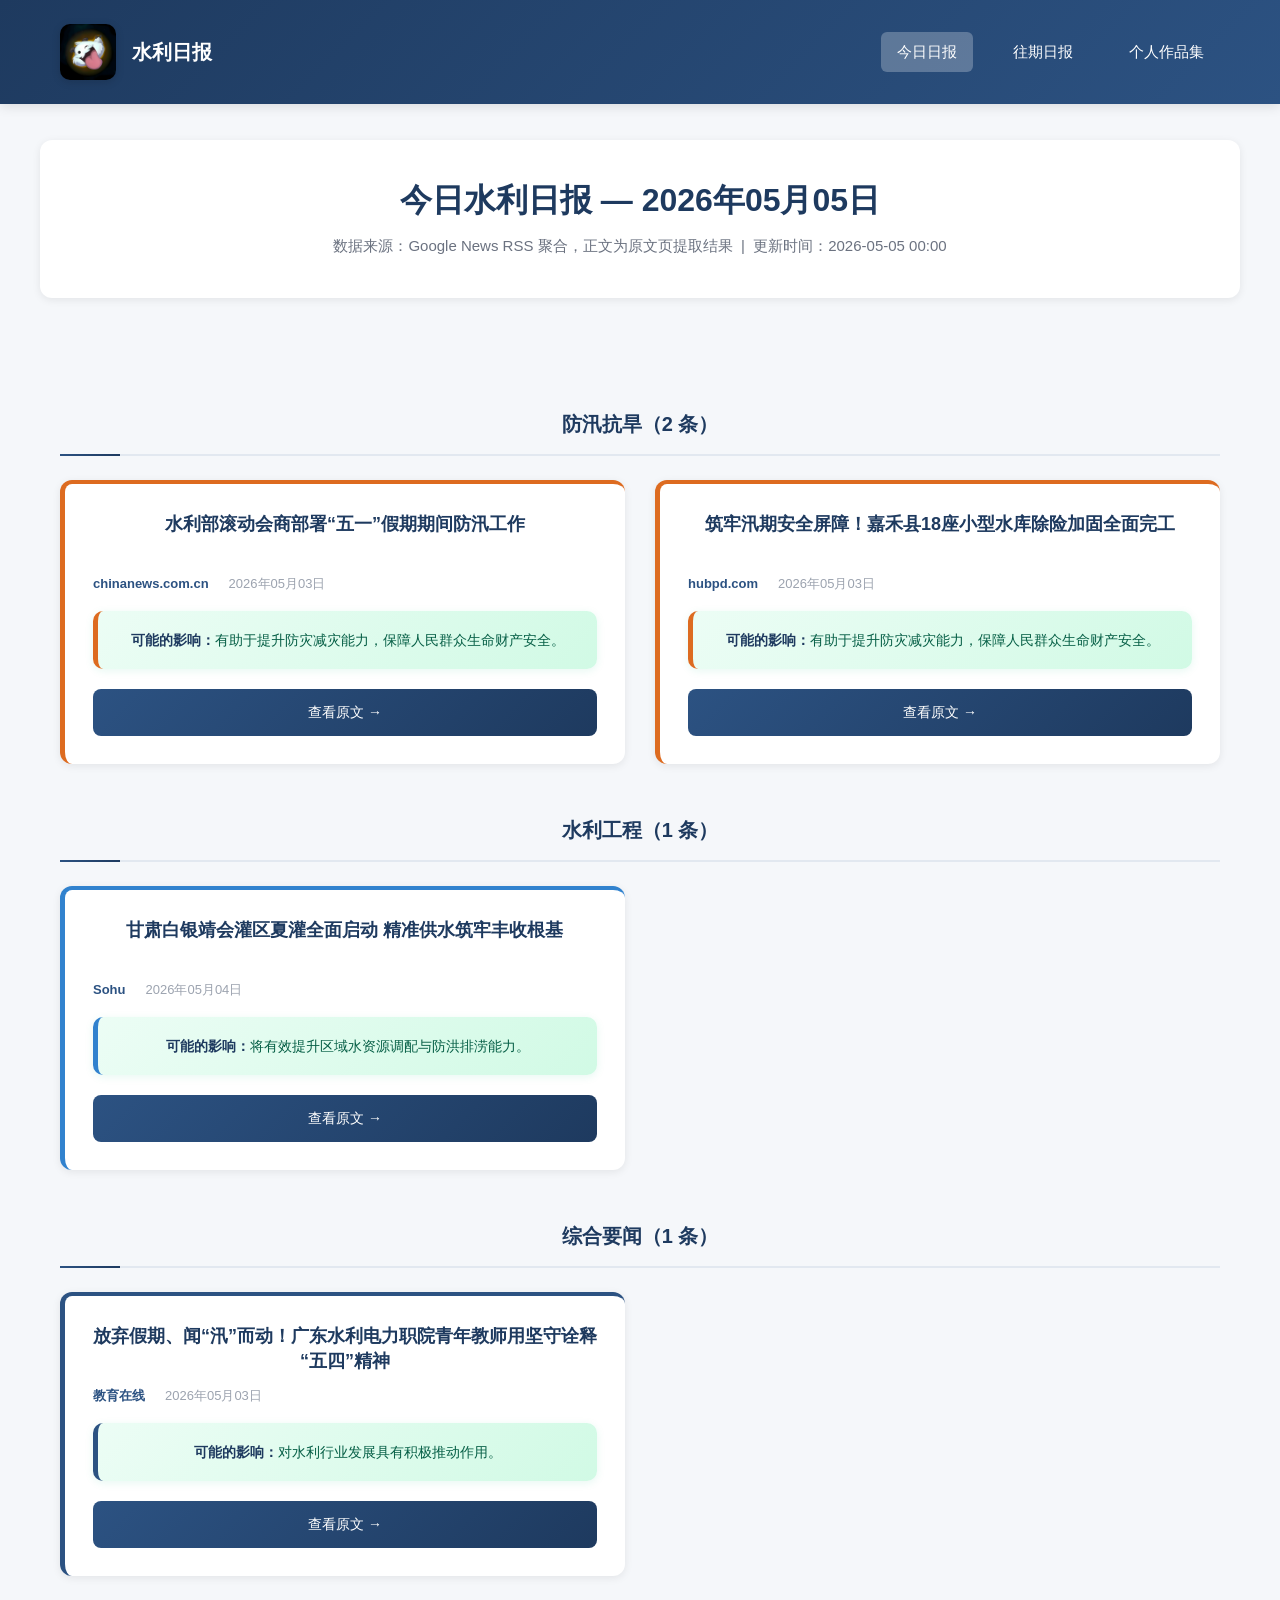
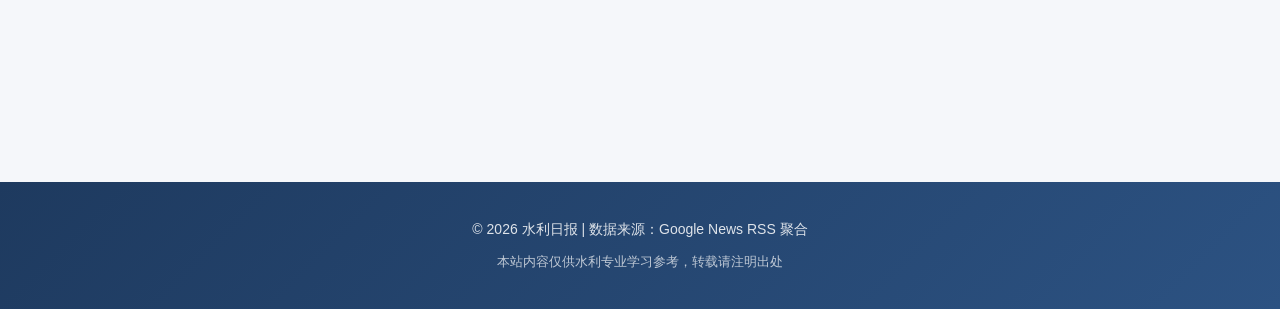
==== commit 6a346cf7: "增加个人作品集入口" ====
--- a/index.html
+++ b/index.html
@@ -20,6 +20,7 @@
             <nav class="nav-menu">
                 <a href="index.html" class="active">今日日报</a>
                 <a href="archive.html">往期日报</a>
+                <a href="https://wilfredox.github.io/self-introduction/" target="_blank" rel="noopener noreferrer">个人作品集</a>
             </nav>
         </div>
     </header>
--- a/css/style.css
+++ b/css/style.css
@@ -10,10 +10,12 @@
     background-color: #f5f7fa;
     line-height: 1.6;
     color: #333;
+    overflow-x: hidden;
 }
 
 .container {
     max-width: 1200px;
+    width: 100%;
     margin: 0 auto;
     padding: 0 20px;
 }
@@ -33,6 +35,8 @@
     display: flex;
     justify-content: space-between;
     align-items: center;
+    gap: 24px;
+    flex-wrap: wrap;
 }
 
 .logo {
@@ -64,7 +68,10 @@
 
 .nav-menu {
     display: flex;
-    gap: 35px;
+    align-items: center;
+    justify-content: flex-end;
+    gap: 24px;
+    flex-wrap: wrap;
 }
 
 .nav-menu a {
@@ -75,6 +82,7 @@
     padding: 8px 16px;
     border-radius: 6px;
     transition: all 0.3s;
+    white-space: nowrap;
 }
 
 .nav-menu a:hover {
@@ -98,6 +106,7 @@
     background: white;
     border-radius: 12px;
     box-shadow: 0 2px 8px rgba(0, 0, 0, 0.08);
+    max-width: 100%;
 }
 
 .page-title {
@@ -106,26 +115,85 @@
     margin-bottom: 12px;
     font-weight: 700;
     line-height: 1.3;
+    overflow-wrap: anywhere;
+    word-break: break-word;
 }
 
 .page-subtitle {
     color: #6b7280;
     font-size: 15px;
     font-weight: 400;
+    overflow-wrap: anywhere;
 }
 
 /* 新闻网格布局 */
 .news-grid {
     display: grid;
-    grid-template-columns: repeat(2, 1fr);
+    grid-template-columns: repeat(2, minmax(0, 1fr));
     gap: 30px;
     margin-bottom: 50px;
+    max-width: 100%;
 }
 
 @media (max-width: 768px) {
+    .header {
+        padding: 18px 0;
+    }
+
+    .header-content {
+        flex-direction: column;
+        align-items: flex-start;
+    }
+
+    .nav-menu {
+        width: 100%;
+        justify-content: flex-start;
+        gap: 10px;
+    }
+
+    .nav-menu a {
+        padding: 7px 12px;
+        font-size: 14px;
+    }
+
+    .main-content {
+        padding: 36px 20px;
+    }
+
+    .page-header {
+        padding: 34px 20px;
+        margin-bottom: 42px;
+    }
+
+    .page-title {
+        max-width: 310px;
+        margin-left: auto;
+        margin-right: auto;
+        font-size: 22px;
+        line-height: 1.35;
+        white-space: normal;
+        word-break: break-all;
+    }
+
+    .page-subtitle {
+        max-width: 310px;
+        margin-left: auto;
+        margin-right: auto;
+        font-size: 14px;
+    }
+
     .news-grid {
-        grid-template-columns: 1fr;
+        grid-template-columns: minmax(0, 1fr);
         gap: 20px;
+    }
+
+    .news-card {
+        padding: 24px;
+    }
+
+    .news-card h3 {
+        min-height: auto;
+        word-break: break-all;
     }
 }
 
@@ -134,6 +202,8 @@
     margin-bottom: 40px;
     --category-accent: #2c5282;
     --impact-accent: #10b981;
+    min-width: 0;
+    max-width: 100%;
 }
 
 .category-section:last-child {
@@ -172,6 +242,9 @@
     display: flex;
     flex-direction: column;
     height: 100%;
+    min-width: 0;
+    max-width: 100%;
+    overflow: hidden;
 }
 
 .news-card:hover {
@@ -186,6 +259,8 @@
     font-weight: 700;
     line-height: 1.4;
     min-height: 50.4px;
+    overflow-wrap: anywhere;
+    word-break: break-word;
 }
 
 .news-meta {
